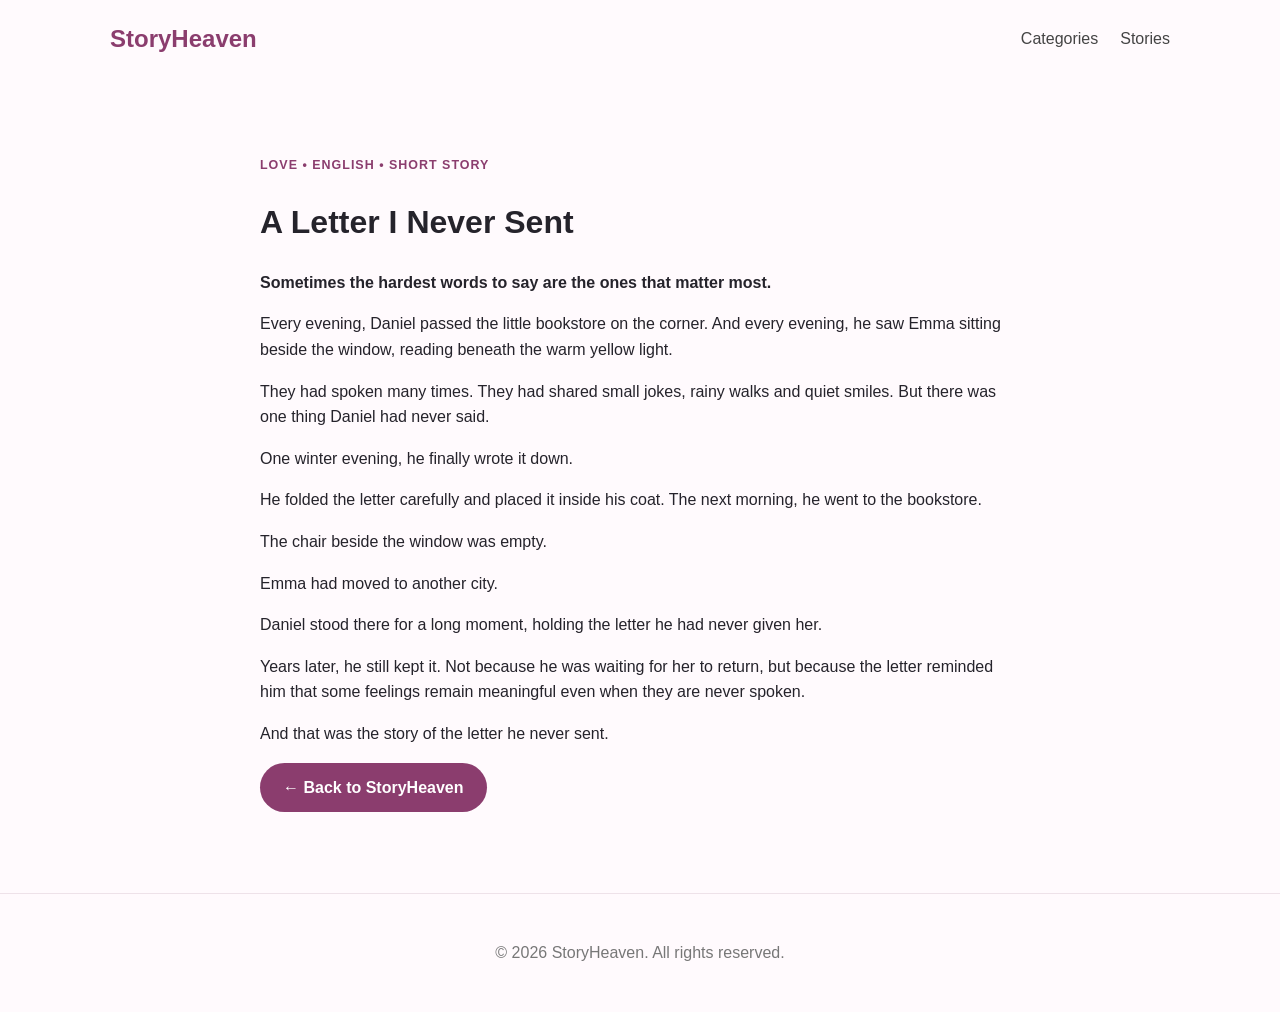
==== article-1.html @ baed0ac0 "Add files via upload" ====
<!DOCTYPE html>
<html lang="en">
<head>
<meta charset="UTF-8">
<meta name="viewport" content="width=device-width, initial-scale=1.0">
<meta name="description" content="Read A Letter I Never Sent, an original short love story about words left unsaid.">
<title>A Letter I Never Sent | StoryHeaven</title>
<link rel="stylesheet" href="style.css">
</head>
<body>
<header><nav>
<a class="logo" href="index.html">StoryHeaven</a>
<div class="nav-links"><a href="index.html#categories">Categories</a><a href="index.html#stories">Stories</a></div>
</nav></header>

<main class="section" style="max-width:800px">
<p class="tag">LOVE • ENGLISH • SHORT STORY</p>
<h1>A Letter I Never Sent</h1>
<p><strong>Sometimes the hardest words to say are the ones that matter most.</strong></p>

<p>Every evening, Daniel passed the little bookstore on the corner. And every evening, he saw Emma sitting beside the window, reading beneath the warm yellow light.</p>
<p>They had spoken many times. They had shared small jokes, rainy walks and quiet smiles. But there was one thing Daniel had never said.</p>
<p>One winter evening, he finally wrote it down.</p>
<p>He folded the letter carefully and placed it inside his coat. The next morning, he went to the bookstore.</p>
<p>The chair beside the window was empty.</p>
<p>Emma had moved to another city.</p>
<p>Daniel stood there for a long moment, holding the letter he had never given her.</p>
<p>Years later, he still kept it. Not because he was waiting for her to return, but because the letter reminded him that some feelings remain meaningful even when they are never spoken.</p>
<p>And that was the story of the letter he never sent.</p>

<p><a class="btn" href="index.html">← Back to StoryHeaven</a></p>
</main>
<footer><p>© 2026 StoryHeaven. All rights reserved.</p></footer>
</body>
</html>
---- style.css ----
*{box-sizing:border-box}
html{scroll-behavior:smooth}
body{margin:0;font-family:Arial,sans-serif;color:#25232b;background:#fffafd;line-height:1.6}
nav{max-width:1100px;margin:auto;padding:20px;display:flex;justify-content:space-between;align-items:center}
.logo{font-size:1.5rem;font-weight:800;color:#8b3d6e;text-decoration:none}
.nav-links{display:flex;gap:22px}
.nav-links a{color:#444;text-decoration:none}
.hero{text-align:center;padding:95px 20px;background:linear-gradient(135deg,#fff0f6,#f4efff)}
.eyebrow{font-size:.8rem;font-weight:700;letter-spacing:2px;color:#8b3d6e}
.hero h1{font-size:clamp(2.4rem,7vw,4.5rem);line-height:1.05;margin:15px 0}
.hero>p:not(.eyebrow){max-width:650px;margin:0 auto 25px;color:#555}
.btn{display:inline-block;padding:12px 23px;border-radius:999px;background:#8b3d6e;color:white;text-decoration:none;font-weight:700}
.section{max-width:1100px;margin:auto;padding:65px 20px}
.section h2{font-size:2rem;margin-bottom:25px}
.grid{display:grid;grid-template-columns:repeat(auto-fit,minmax(210px,1fr));gap:18px}
.card,.story-card{background:white;border:1px solid #eee2e9;border-radius:18px;padding:24px;box-shadow:0 8px 25px rgba(80,40,70,.06)}
.card span{font-size:1.6rem}
.card h3{font-size:1.1rem;margin:8px 0 4px}
.card p,.story-card p{color:#666;font-size:.95rem}
.story-card h3{font-size:1.7rem;margin:5px 0}
.story-card a{color:#8b3d6e;font-weight:700;text-decoration:none}
.tag{color:#8b3d6e!important;font-size:.78rem!important;font-weight:700;letter-spacing:1px}
.about{max-width:800px;text-align:center}
footer{text-align:center;padding:30px 20px;color:#777;border-top:1px solid #eee2e9}
@media(max-width:600px){nav{padding:16px}.nav-links{gap:10px;font-size:.82rem}.hero{padding:70px 18px}}
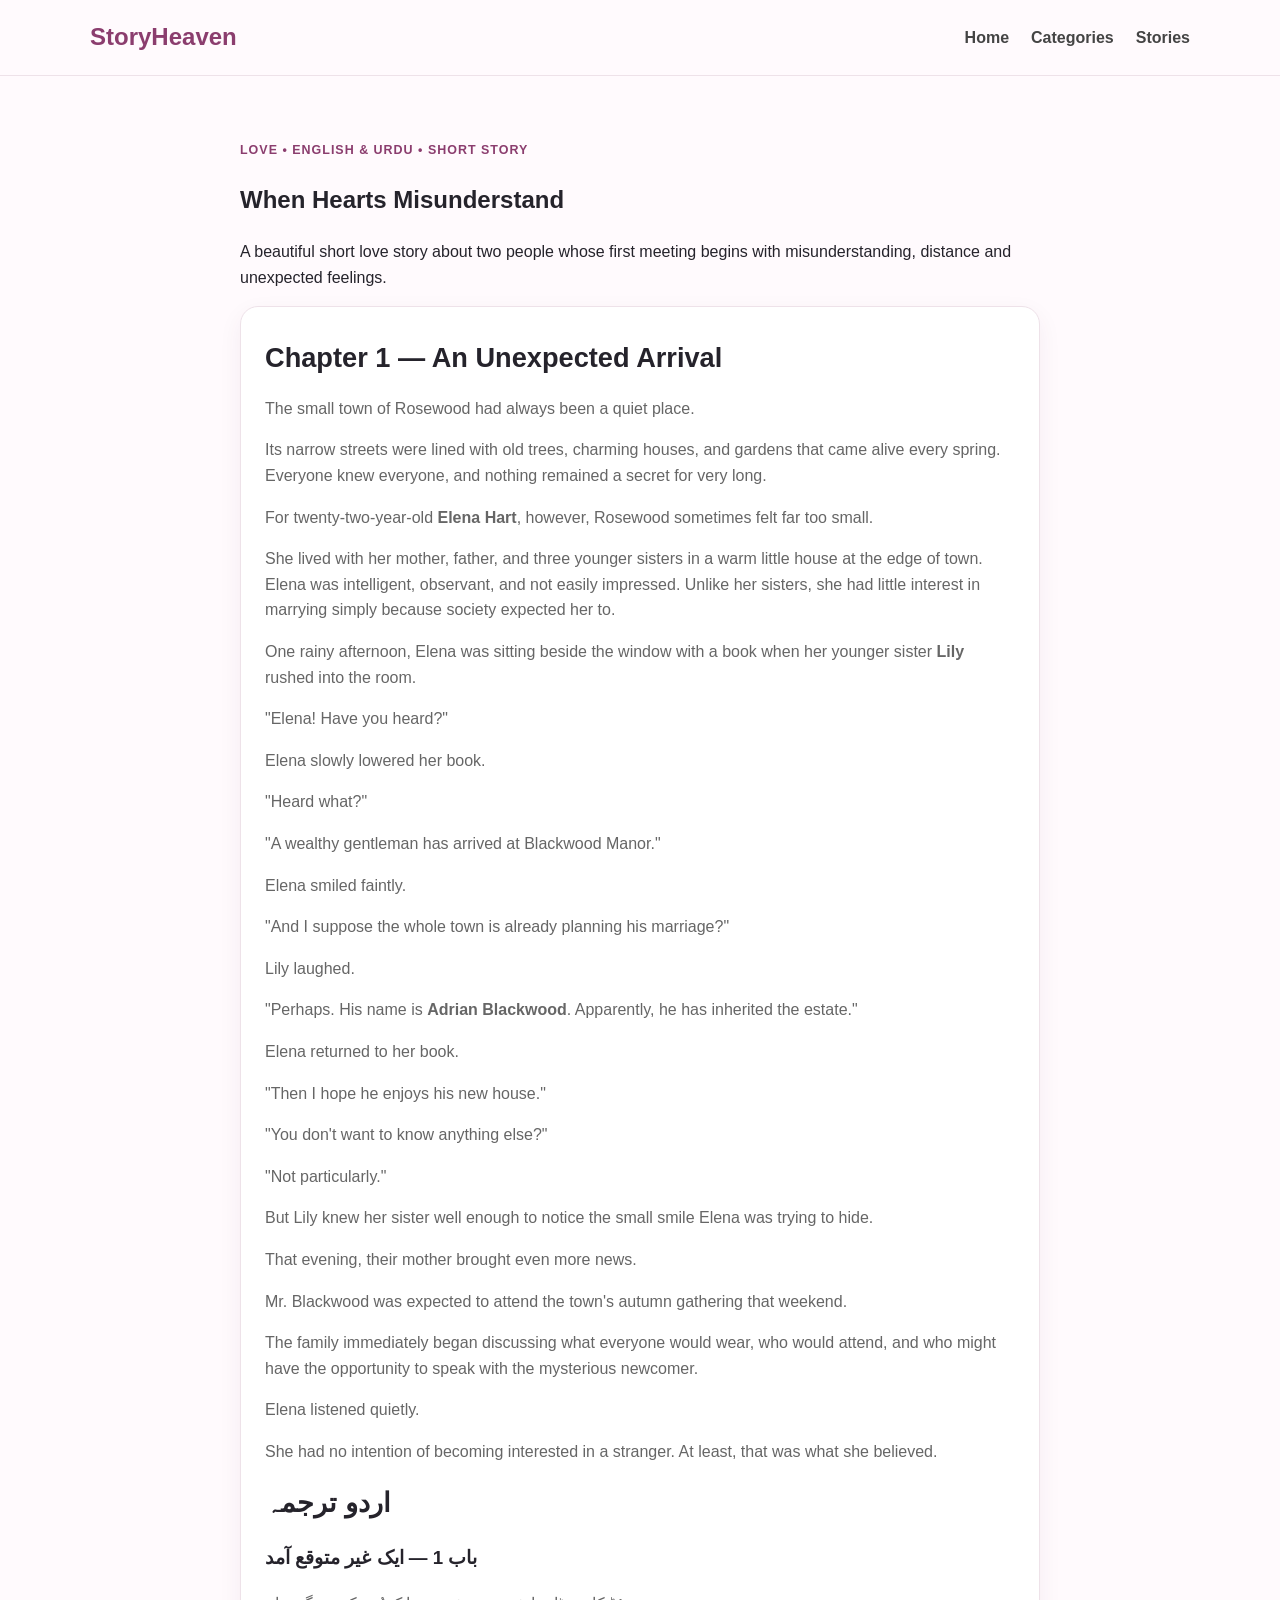
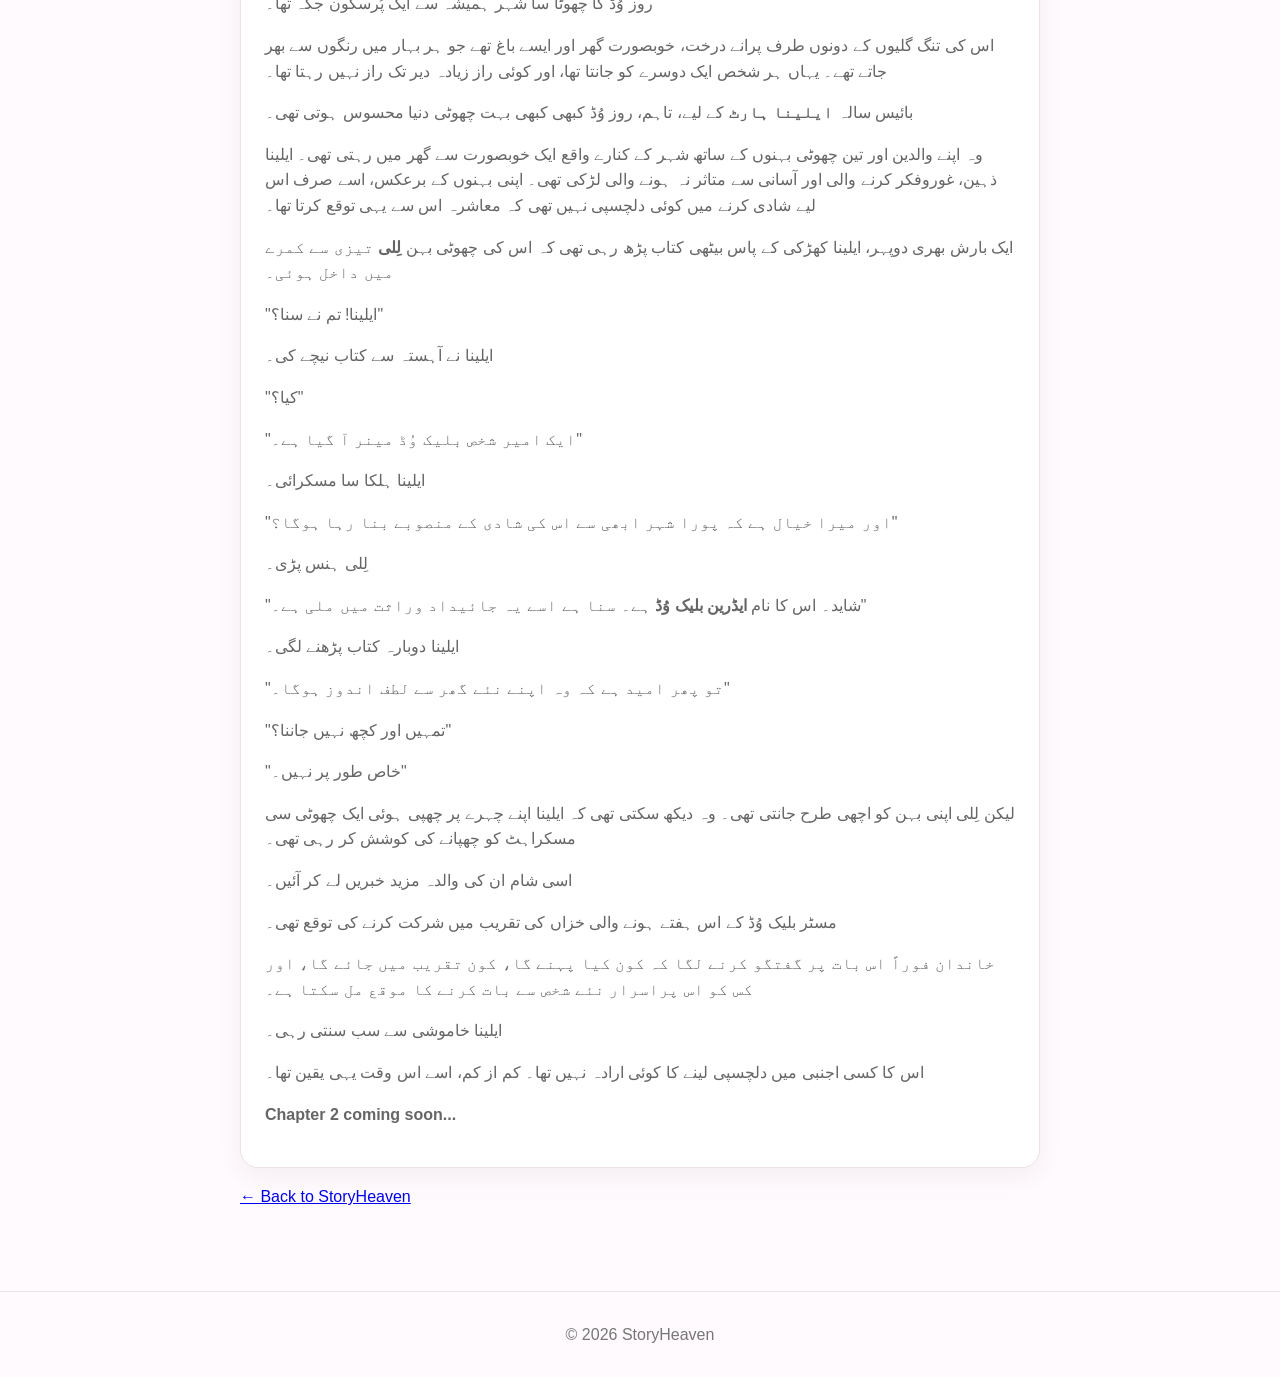
==== commit 139a23d6: "Update article-1.html" ====
--- a/article-1.html
+++ b/article-1.html
@@ -1,35 +1,302 @@
 <!DOCTYPE html>
 <html lang="en">
+
 <head>
-<meta charset="UTF-8">
-<meta name="viewport" content="width=device-width, initial-scale=1.0">
-<meta name="description" content="Read A Letter I Never Sent, an original short love story about words left unsaid.">
-<title>A Letter I Never Sent | StoryHeaven</title>
-<link rel="stylesheet" href="style.css">
+  <meta charset="UTF-8">
+
+  <meta name="viewport" content="width=device-width, initial-scale=1.0">
+
+  <title>When Hearts Misunderstand – A Beautiful Short Love Story | StoryHeaven</title>
+
+  <meta
+    name="description"
+    content="Read When Hearts Misunderstand, a beautiful short love story about Elena and Adrian, where misunderstandings slowly lead two hearts toward unexpected love."
+  >
+
+  <link rel="stylesheet" href="style.css">
 </head>
+
+
 <body>
-<header><nav>
-<a class="logo" href="index.html">StoryHeaven</a>
-<div class="nav-links"><a href="index.html#categories">Categories</a><a href="index.html#stories">Stories</a></div>
-</nav></header>
-
-<main class="section" style="max-width:800px">
-<p class="tag">LOVE • ENGLISH • SHORT STORY</p>
-<h1>A Letter I Never Sent</h1>
-<p><strong>Sometimes the hardest words to say are the ones that matter most.</strong></p>
-
-<p>Every evening, Daniel passed the little bookstore on the corner. And every evening, he saw Emma sitting beside the window, reading beneath the warm yellow light.</p>
-<p>They had spoken many times. They had shared small jokes, rainy walks and quiet smiles. But there was one thing Daniel had never said.</p>
-<p>One winter evening, he finally wrote it down.</p>
-<p>He folded the letter carefully and placed it inside his coat. The next morning, he went to the bookstore.</p>
-<p>The chair beside the window was empty.</p>
-<p>Emma had moved to another city.</p>
-<p>Daniel stood there for a long moment, holding the letter he had never given her.</p>
-<p>Years later, he still kept it. Not because he was waiting for her to return, but because the letter reminded him that some feelings remain meaningful even when they are never spoken.</p>
-<p>And that was the story of the letter he never sent.</p>
-
-<p><a class="btn" href="index.html">← Back to StoryHeaven</a></p>
+
+<header class="nav">
+
+  <div class="container nav-inner">
+
+    <div class="logo">StoryHeaven</div>
+
+    <nav>
+      <a href="index.html">Home</a>
+      <a href="index.html#categories">Categories</a>
+      <a href="index.html#stories">Stories</a>
+    </nav>
+
+  </div>
+
+</header>
+
+
+<main>
+
+<section class="section">
+
+  <div class="container narrow">
+
+    <div class="tag">
+      LOVE • ENGLISH & URDU • SHORT STORY
+    </div>
+
+    <h1>When Hearts Misunderstand</h1>
+
+    <p>
+      A beautiful short love story about two people whose first meeting
+      begins with misunderstanding, distance and unexpected feelings.
+    </p>
+
+
+    <article class="story-card">
+
+      <h2>Chapter 1 — An Unexpected Arrival</h2>
+
+      <p>
+        The small town of Rosewood had always been a quiet place.
+      </p>
+
+      <p>
+        Its narrow streets were lined with old trees, charming houses,
+        and gardens that came alive every spring. Everyone knew everyone,
+        and nothing remained a secret for very long.
+      </p>
+
+      <p>
+        For twenty-two-year-old <strong>Elena Hart</strong>, however,
+        Rosewood sometimes felt far too small.
+      </p>
+
+      <p>
+        She lived with her mother, father, and three younger sisters in
+        a warm little house at the edge of town. Elena was intelligent,
+        observant, and not easily impressed. Unlike her sisters, she had
+        little interest in marrying simply because society expected her to.
+      </p>
+
+      <p>
+        One rainy afternoon, Elena was sitting beside the window with a
+        book when her younger sister <strong>Lily</strong> rushed into
+        the room.
+      </p>
+
+      <p>
+        "Elena! Have you heard?"
+      </p>
+
+      <p>
+        Elena slowly lowered her book.
+      </p>
+
+      <p>
+        "Heard what?"
+      </p>
+
+      <p>
+        "A wealthy gentleman has arrived at Blackwood Manor."
+      </p>
+
+      <p>
+        Elena smiled faintly.
+      </p>
+
+      <p>
+        "And I suppose the whole town is already planning his marriage?"
+      </p>
+
+      <p>
+        Lily laughed.
+      </p>
+
+      <p>
+        "Perhaps. His name is <strong>Adrian Blackwood</strong>.
+        Apparently, he has inherited the estate."
+      </p>
+
+      <p>
+        Elena returned to her book.
+      </p>
+
+      <p>
+        "Then I hope he enjoys his new house."
+      </p>
+
+      <p>
+        "You don't want to know anything else?"
+      </p>
+
+      <p>
+        "Not particularly."
+      </p>
+
+      <p>
+        But Lily knew her sister well enough to notice the small smile
+        Elena was trying to hide.
+      </p>
+
+      <p>
+        That evening, their mother brought even more news.
+      </p>
+
+      <p>
+        Mr. Blackwood was expected to attend the town's autumn gathering
+        that weekend.
+      </p>
+
+      <p>
+        The family immediately began discussing what everyone would wear,
+        who would attend, and who might have the opportunity to speak
+        with the mysterious newcomer.
+      </p>
+
+      <p>
+        Elena listened quietly.
+      </p>
+
+      <p>
+        She had no intention of becoming interested in a stranger.
+        At least, that was what she believed.
+      </p>
+
+
+      <h2>اردو ترجمہ</h2>
+
+      <h3>باب 1 — ایک غیر متوقع آمد</h3>
+
+      <p>
+        روز وُڈ کا چھوٹا سا شہر ہمیشہ سے ایک پُرسکون جگہ تھا۔
+      </p>
+
+      <p>
+        اس کی تنگ گلیوں کے دونوں طرف پرانے درخت، خوبصورت گھر اور ایسے
+        باغ تھے جو ہر بہار میں رنگوں سے بھر جاتے تھے۔ یہاں ہر شخص ایک
+        دوسرے کو جانتا تھا، اور کوئی راز زیادہ دیر تک راز نہیں رہتا تھا۔
+      </p>
+
+      <p>
+        بائیس سالہ <strong>ایلینا ہارٹ</strong> کے لیے، تاہم، روز وُڈ
+        کبھی کبھی بہت چھوٹی دنیا محسوس ہوتی تھی۔
+      </p>
+
+      <p>
+        وہ اپنے والدین اور تین چھوٹی بہنوں کے ساتھ شہر کے کنارے واقع
+        ایک خوبصورت سے گھر میں رہتی تھی۔ ایلینا ذہین، غوروفکر کرنے والی
+        اور آسانی سے متاثر نہ ہونے والی لڑکی تھی۔ اپنی بہنوں کے برعکس،
+        اسے صرف اس لیے شادی کرنے میں کوئی دلچسپی نہیں تھی کہ معاشرہ اس
+        سے یہی توقع کرتا تھا۔
+      </p>
+
+      <p>
+        ایک بارش بھری دوپہر، ایلینا کھڑکی کے پاس بیٹھی کتاب پڑھ رہی تھی
+        کہ اس کی چھوٹی بہن <strong>لِلی</strong> تیزی سے کمرے میں داخل ہوئی۔
+      </p>
+
+      <p>
+        "ایلینا! تم نے سنا؟"
+      </p>
+
+      <p>
+        ایلینا نے آہستہ سے کتاب نیچے کی۔
+      </p>
+
+      <p>
+        "کیا؟"
+      </p>
+
+      <p>
+        "ایک امیر شخص بلیک وُڈ مینر آ گیا ہے۔"
+      </p>
+
+      <p>
+        ایلینا ہلکا سا مسکرائی۔
+      </p>
+
+      <p>
+        "اور میرا خیال ہے کہ پورا شہر ابھی سے اس کی شادی کے منصوبے
+        بنا رہا ہوگا؟"
+      </p>
+
+      <p>
+        لِلی ہنس پڑی۔
+      </p>
+
+      <p>
+        "شاید۔ اس کا نام <strong>ایڈرین بلیک وُڈ</strong> ہے۔ سنا ہے
+        اسے یہ جائیداد وراثت میں ملی ہے۔"
+      </p>
+
+      <p>
+        ایلینا دوبارہ کتاب پڑھنے لگی۔
+      </p>
+
+      <p>
+        "تو پھر امید ہے کہ وہ اپنے نئے گھر سے لطف اندوز ہوگا۔"
+      </p>
+
+      <p>
+        "تمہیں اور کچھ نہیں جاننا؟"
+      </p>
+
+      <p>
+        "خاص طور پر نہیں۔"
+      </p>
+
+      <p>
+        لیکن لِلی اپنی بہن کو اچھی طرح جانتی تھی۔ وہ دیکھ سکتی تھی کہ
+        ایلینا اپنے چہرے پر چھپی ہوئی ایک چھوٹی سی مسکراہٹ کو چھپانے
+        کی کوشش کر رہی تھی۔
+      </p>
+
+      <p>
+        اسی شام ان کی والدہ مزید خبریں لے کر آئیں۔
+      </p>
+
+      <p>
+        مسٹر بلیک وُڈ کے اس ہفتے ہونے والی خزاں کی تقریب میں شرکت کرنے
+        کی توقع تھی۔
+      </p>
+
+      <p>
+        خاندان فوراً اس بات پر گفتگو کرنے لگا کہ کون کیا پہنے گا،
+        کون تقریب میں جائے گا، اور کس کو اس پراسرار نئے شخص سے بات کرنے
+        کا موقع مل سکتا ہے۔
+      </p>
+
+      <p>
+        ایلینا خاموشی سے سب سنتی رہی۔
+      </p>
+
+      <p>
+        اس کا کسی اجنبی میں دلچسپی لینے کا کوئی ارادہ نہیں تھا۔
+        کم از کم، اسے اس وقت یہی یقین تھا۔
+      </p>
+
+      <p>
+        <strong>Chapter 2 coming soon...</strong>
+      </p>
+
+    </article>
+
+    <p>
+      <a href="index.html">← Back to StoryHeaven</a>
+    </p>
+
+  </div>
+
+</section>
+
 </main>
-<footer><p>© 2026 StoryHeaven. All rights reserved.</p></footer>
+
+
+<footer>
+  © 2026 StoryHeaven
+</footer>
+
 </body>
 </html>
--- a/style.css
+++ b/style.css
@@ -1,25 +1,218 @@
-*{box-sizing:border-box}
-html{scroll-behavior:smooth}
-body{margin:0;font-family:Arial,sans-serif;color:#25232b;background:#fffafd;line-height:1.6}
-nav{max-width:1100px;margin:auto;padding:20px;display:flex;justify-content:space-between;align-items:center}
-.logo{font-size:1.5rem;font-weight:800;color:#8b3d6e;text-decoration:none}
-.nav-links{display:flex;gap:22px}
-.nav-links a{color:#444;text-decoration:none}
-.hero{text-align:center;padding:95px 20px;background:linear-gradient(135deg,#fff0f6,#f4efff)}
-.eyebrow{font-size:.8rem;font-weight:700;letter-spacing:2px;color:#8b3d6e}
-.hero h1{font-size:clamp(2.4rem,7vw,4.5rem);line-height:1.05;margin:15px 0}
-.hero>p:not(.eyebrow){max-width:650px;margin:0 auto 25px;color:#555}
-.btn{display:inline-block;padding:12px 23px;border-radius:999px;background:#8b3d6e;color:white;text-decoration:none;font-weight:700}
-.section{max-width:1100px;margin:auto;padding:65px 20px}
-.section h2{font-size:2rem;margin-bottom:25px}
-.grid{display:grid;grid-template-columns:repeat(auto-fit,minmax(210px,1fr));gap:18px}
-.card,.story-card{background:white;border:1px solid #eee2e9;border-radius:18px;padding:24px;box-shadow:0 8px 25px rgba(80,40,70,.06)}
-.card span{font-size:1.6rem}
-.card h3{font-size:1.1rem;margin:8px 0 4px}
-.card p,.story-card p{color:#666;font-size:.95rem}
-.story-card h3{font-size:1.7rem;margin:5px 0}
-.story-card a{color:#8b3d6e;font-weight:700;text-decoration:none}
-.tag{color:#8b3d6e!important;font-size:.78rem!important;font-weight:700;letter-spacing:1px}
-.about{max-width:800px;text-align:center}
-footer{text-align:center;padding:30px 20px;color:#777;border-top:1px solid #eee2e9}
-@media(max-width:600px){nav{padding:16px}.nav-links{gap:10px;font-size:.82rem}.hero{padding:70px 18px}}
+* {
+  box-sizing: border-box;
+}
+
+html {
+  scroll-behavior: smooth;
+}
+
+body {
+  margin: 0;
+  font-family: Arial, sans-serif;
+  color: #25232b;
+  background: #fffafd;
+  line-height: 1.6;
+}
+
+.container {
+  width: min(1100px, calc(100% - 40px));
+  margin: auto;
+}
+
+
+/* NAVIGATION */
+
+.nav {
+  background: #fffafd;
+  border-bottom: 1px solid #eee2e9;
+}
+
+.nav-inner {
+  min-height: 75px;
+  display: flex;
+  justify-content: space-between;
+  align-items: center;
+}
+
+.logo {
+  font-size: 1.5rem;
+  font-weight: 800;
+  color: #8b3d6e;
+}
+
+nav {
+  display: flex;
+  gap: 22px;
+}
+
+nav a {
+  color: #444;
+  text-decoration: none;
+  font-weight: 600;
+}
+
+nav a:hover {
+  color: #8b3d6e;
+}
+
+
+/* HERO */
+
+.hero {
+  text-align: center;
+  padding: 95px 20px;
+  background: linear-gradient(135deg, #fff0f6, #f4efff);
+}
+
+.eyebrow {
+  font-size: .8rem;
+  font-weight: 700;
+  letter-spacing: 2px;
+  color: #8b3d6e;
+}
+
+.hero h1 {
+  font-size: clamp(2.4rem, 7vw, 4.5rem);
+  line-height: 1.05;
+  margin: 15px 0;
+}
+
+.hero p {
+  max-width: 650px;
+  margin: 0 auto 25px;
+  color: #555;
+}
+
+.button {
+  display: inline-block;
+  padding: 12px 23px;
+  border-radius: 999px;
+  background: #8b3d6e;
+  color: white;
+  text-decoration: none;
+  font-weight: 700;
+}
+
+.button:hover {
+  opacity: .9;
+}
+
+
+/* SECTIONS */
+
+.section {
+  padding: 65px 0;
+}
+
+.section h2 {
+  font-size: 2rem;
+  margin-bottom: 25px;
+}
+
+.alt {
+  background: #faf4f8;
+}
+
+
+/* CATEGORY CARDS */
+
+.grid {
+  display: grid;
+  grid-template-columns: repeat(auto-fit, minmax(210px, 1fr));
+  gap: 18px;
+}
+
+.card,
+.story-card {
+  background: white;
+  border: 1px solid #eee2e9;
+  border-radius: 18px;
+  padding: 24px;
+  box-shadow: 0 8px 25px rgba(80, 40, 70, .06);
+}
+
+.category {
+  display: flex;
+  align-items: center;
+  gap: 12px;
+  color: #25232b;
+  text-decoration: none;
+  transition: transform .2s ease, box-shadow .2s ease;
+}
+
+.category:hover {
+  transform: translateY(-3px);
+  box-shadow: 0 12px 30px rgba(80, 40, 70, .1);
+}
+
+.emoji {
+  font-size: 1.6rem;
+}
+
+
+/* STORY CARD */
+
+.story-card h2 {
+  font-size: 1.7rem;
+  margin: 5px 0 10px;
+}
+
+.story-card p {
+  color: #666;
+}
+
+.story-card a {
+  color: #8b3d6e;
+  font-weight: 700;
+  text-decoration: none;
+}
+
+.tag {
+  color: #8b3d6e;
+  font-size: .78rem;
+  font-weight: 700;
+  letter-spacing: 1px;
+}
+
+
+/* ABOUT */
+
+.narrow {
+  max-width: 800px;
+}
+
+
+/* FOOTER */
+
+footer {
+  text-align: center;
+  padding: 30px 20px;
+  color: #777;
+  border-top: 1px solid #eee2e9;
+}
+
+
+/* MOBILE */
+
+@media (max-width: 600px) {
+
+  .container {
+    width: min(100% - 30px, 1100px);
+  }
+
+  .nav-inner {
+    flex-direction: column;
+    gap: 10px;
+    padding: 16px 0;
+  }
+
+  nav {
+    gap: 14px;
+    font-size: .85rem;
+  }
+
+  .hero {
+    padding: 70px 18px;
+  }
+
+}
